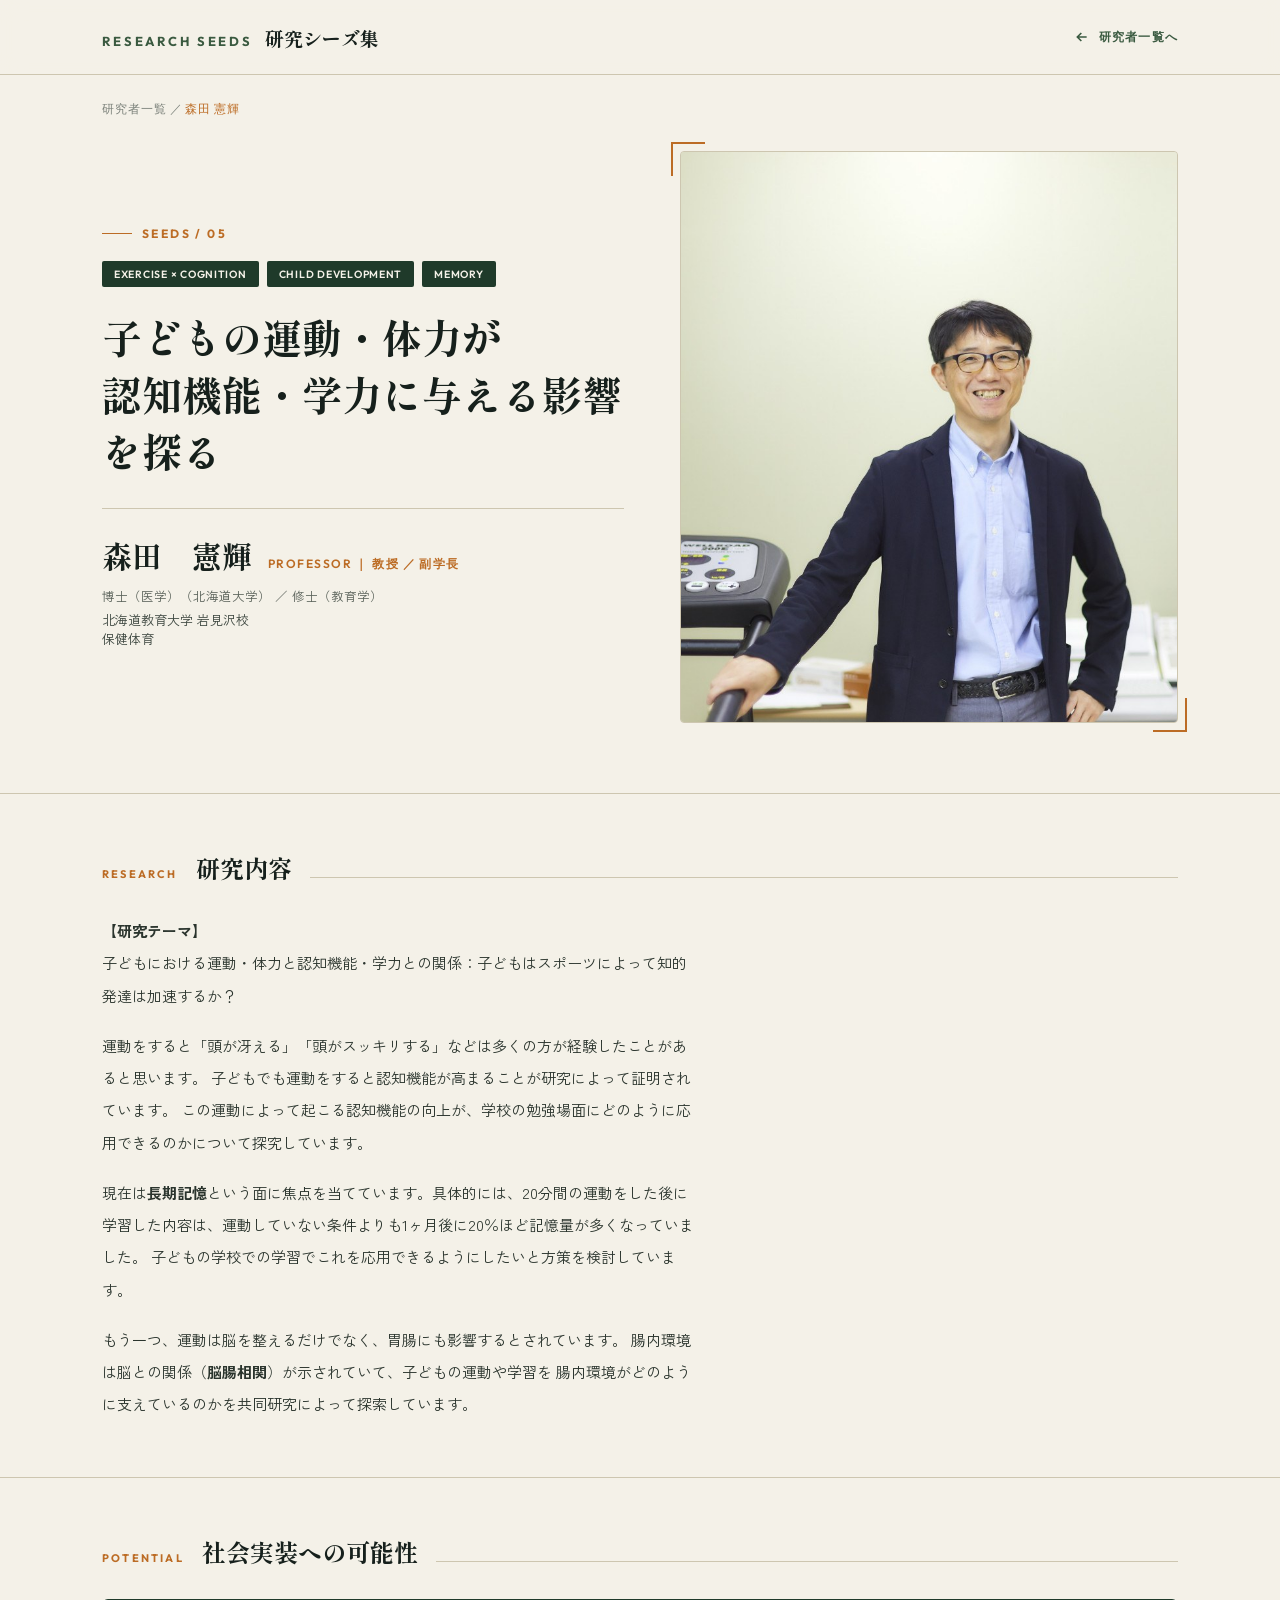
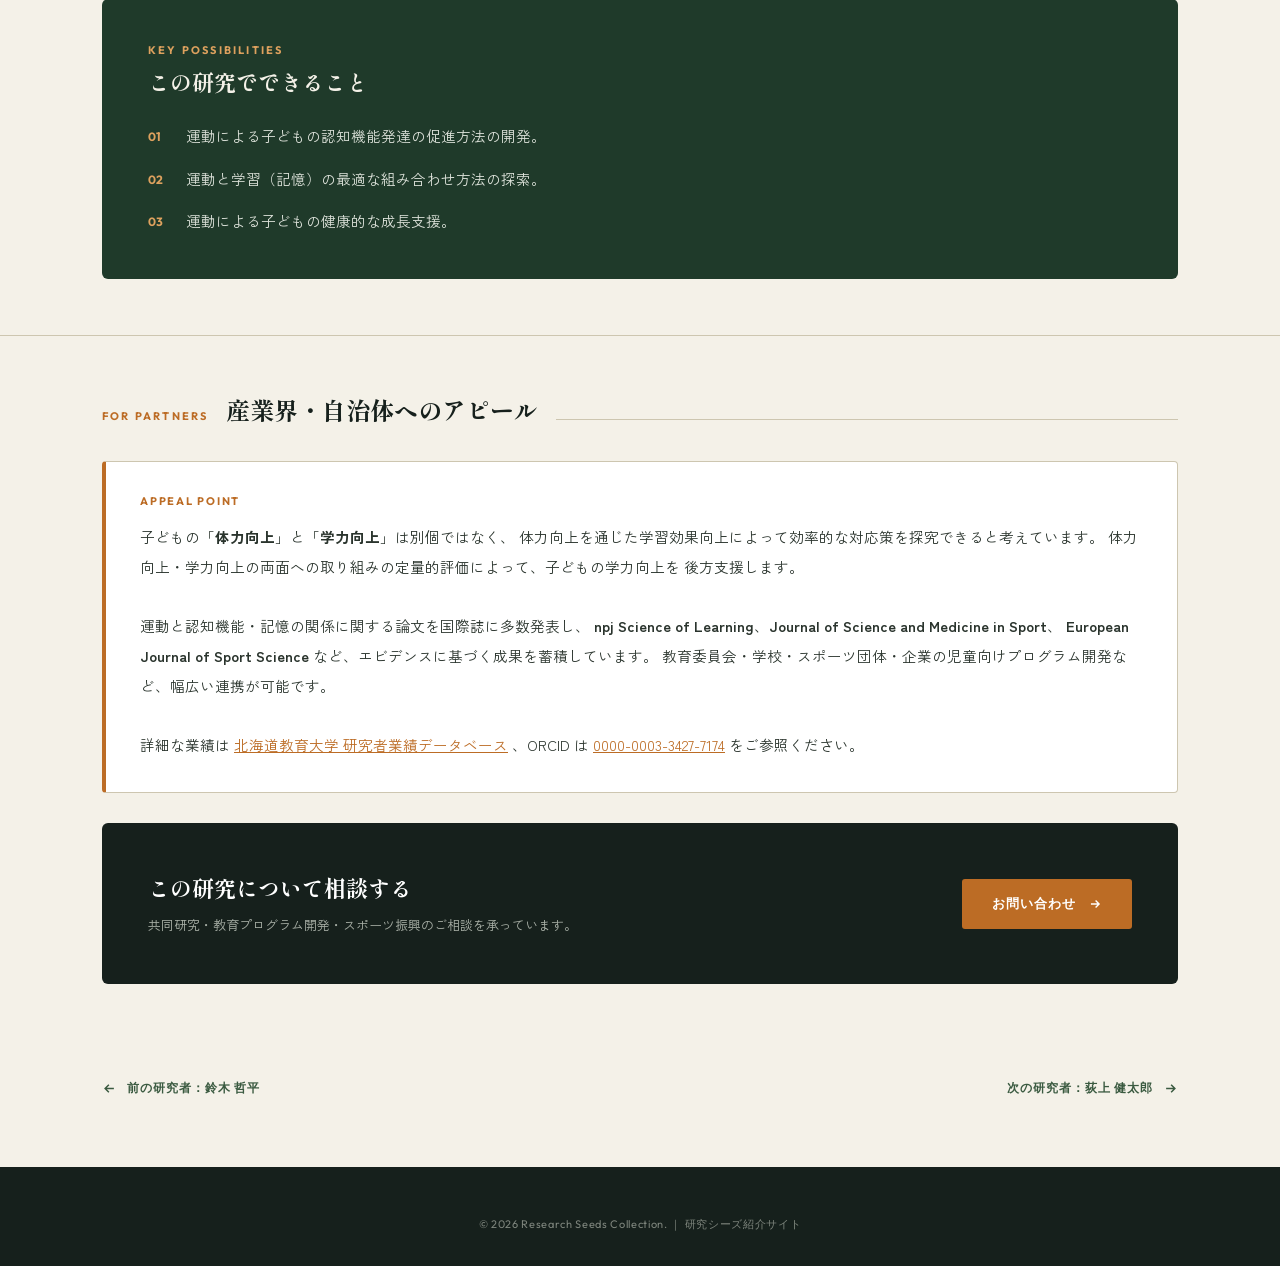
==== morita.html @ 5a046fb7 "Add files via upload" ====
<!DOCTYPE html>
<html lang="ja">
<head>
<meta charset="UTF-8">
<meta name="viewport" content="width=device-width, initial-scale=1">
<title>森田 憲輝 ｜ 研究シーズ集</title>
<link rel="preconnect" href="https://fonts.googleapis.com">
<link rel="preconnect" href="https://fonts.gstatic.com" crossorigin>
<link href="https://fonts.googleapis.com/css2?family=Zen+Kaku+Gothic+New:wght@400;500;700;900&family=Shippori+Mincho:wght@600;700;800&family=Outfit:wght@300;400;500;600;700&display=swap" rel="stylesheet">
<link rel="stylesheet" href="researcher.css">
</head>
<body>

<header>
<div class="wrap nav">
  <a class="brand" href="index.html">
    <span class="mark">RESEARCH SEEDS</span>
    <span class="jp">研究シーズ集</span>
  </a>
  <a class="back" href="index.html">
    <svg width="16" height="16" viewBox="0 0 24 24" fill="none" stroke-width="2.4">
      <path d="M19 12H5M11 6l-6 6 6 6"/>
    </svg>
    研究者一覧へ
  </a>
</div>
</header>

<div class="wrap">
  <div class="crumb"><a href="index.html">研究者一覧</a> ／ <span>森田 憲輝</span></div>
</div>

<!-- HERO -->
<section class="r-hero">
  <div class="wrap r-hero-grid">
    <div class="reveal">
      <div class="r-seedno">SEEDS / 05</div>
      <div class="r-fields">
        <span class="tag">EXERCISE × COGNITION</span>
        <span class="tag">CHILD DEVELOPMENT</span>
        <span class="tag">MEMORY</span>
      </div>
      <h1 class="r-title">子どもの運動・体力が<br>認知機能・学力に与える影響を探る</h1>
      <div class="r-name-line">
        <div>
          <div class="r-name">森田　憲輝</div>
        </div>
        <div class="r-role">PROFESSOR ｜ 教授 ／ 副学長</div>
      </div>
      <div class="r-degree">博士（医学）（北海道大学） ／ 修士（教育学）</div>
      <div class="r-affil">北海道教育大学 岩見沢校<br>保健体育</div>
    </div>
    <div class="r-photo reveal">
      <div class="frame">
        <img src="assets/morita.jpg" alt="森田 憲輝 教授">
      </div>
      <span class="corner c1"></span>
      <span class="corner c2"></span>
    </div>
  </div>
</section>

<!-- 研究内容 -->
<section class="block">
  <div class="wrap">
    <div class="block-head reveal">
      <span class="en">RESEARCH</span>
      <span class="jp">研究内容</span>
      <span class="ln"></span>
    </div>
    <div class="body-text reveal">
      <p>
        <strong>【研究テーマ】</strong><br>
        子どもにおける運動・体力と認知機能・学力との関係：子どもはスポーツによって知的発達は加速するか？
      </p>
      <p>
        運動をすると「頭が冴える」「頭がスッキリする」などは多くの方が経験したことがあると思います。
        子どもでも運動をすると認知機能が高まることが研究によって証明されています。
        この運動によって起こる認知機能の向上が、学校の勉強場面にどのように応用できるのかについて探究しています。
      </p>
      <p>
        現在は<strong>長期記憶</strong>という面に焦点を当てています。具体的には、20分間の運動をした後に
        学習した内容は、運動していない条件よりも1ヶ月後に20％ほど記憶量が多くなっていました。
        子どもの学校での学習でこれを応用できるようにしたいと方策を検討しています。
      </p>
      <p>
        もう一つ、運動は脳を整えるだけでなく、胃腸にも影響するとされています。
        腸内環境は脳との関係（<strong>脳腸相関</strong>）が示されていて、子どもの運動や学習を
        腸内環境がどのように支えているのかを共同研究によって探索しています。
      </p>
    </div>
  </div>
</section>

<!-- 社会実装 -->
<section class="block">
  <div class="wrap">
    <div class="block-head reveal">
      <span class="en">POTENTIAL</span>
      <span class="jp">社会実装への可能性</span>
      <span class="ln"></span>
    </div>
    <div class="appeal reveal">
      <div class="ah">KEY POSSIBILITIES</div>
      <div class="aj">この研究でできること</div>
      <ul>
        <li><span class="n">01</span>運動による子どもの認知機能発達の促進方法の開発。</li>
        <li><span class="n">02</span>運動と学習（記憶）の最適な組み合わせ方法の探索。</li>
        <li><span class="n">03</span>運動による子どもの健康的な成長支援。</li>
      </ul>
    </div>
  </div>
</section>

<!-- アピールポイント -->
<section class="block">
  <div class="wrap">
    <div class="block-head reveal">
      <span class="en">FOR PARTNERS</span>
      <span class="jp">産業界・自治体へのアピール</span>
      <span class="ln"></span>
    </div>
    <div class="pitch reveal">
      <div class="ph">APPEAL POINT</div>
      <p>
        子どもの「<strong>体力向上</strong>」と「<strong>学力向上</strong>」は別個ではなく、
        体力向上を通じた学習効果向上によって効率的な対応策を探究できると考えています。
        体力向上・学力向上の両面への取り組みの定量的評価によって、子どもの学力向上を
        後方支援します。<br><br>
        運動と認知機能・記憶の関係に関する論文を国際誌に多数発表し、
        <strong>npj Science of Learning</strong>、<strong>Journal of Science and Medicine in Sport</strong>、
        <strong>European Journal of Sport Science</strong> など、エビデンスに基づく成果を蓄積しています。
        教育委員会・学校・スポーツ団体・企業の児童向けプログラム開発など、幅広い連携が可能です。<br><br>
        詳細な業績は <a href="https://kensoran.hokkyodai.ac.jp/huehp/KgApp?kyoinId=ymdkgggggge" target="_blank" rel="noopener" style="color:var(--clay);text-decoration:underline">北海道教育大学 研究者業績データベース</a> 、ORCID は <a href="https://orcid.org/0000-0003-3427-7174" target="_blank" rel="noopener" style="color:var(--clay);text-decoration:underline">0000-0003-3427-7174</a> をご参照ください。
      </p>
    </div>

    <div class="cta reveal">
      <div class="ct">
        <h3>この研究について相談する</h3>
        <p>共同研究・教育プログラム開発・スポーツ振興のご相談を承っています。</p>
      </div>
      <a class="btn" href="index.html#contact">
        お問い合わせ
        <svg width="14" height="14" viewBox="0 0 24 24" fill="none" stroke="#fff" stroke-width="2.4">
          <path d="M5 12h14M13 6l6 6-6 6"/>
        </svg>
      </a>
    </div>
  </div>
</section>

<div class="wrap">
  <div class="prevnext">
    <a class="pn" href="suzuki.html">
      <svg width="15" height="15" viewBox="0 0 24 24" fill="none" stroke="currentColor" stroke-width="2.4">
        <path d="M19 12H5M11 6l-6 6 6 6"/>
      </svg>
      前の研究者：鈴木 哲平
    </a>
    <a class="pn" href="ogiue.html">
      次の研究者：荻上 健太郎
      <svg width="15" height="15" viewBox="0 0 24 24" fill="none" stroke="currentColor" stroke-width="2.4">
        <path d="M5 12h14M13 6l6 6-6 6"/>
      </svg>
    </a>
  </div>
</div>

<footer>
  <div class="wrap">
    <div class="foot-bottom">© 2026 Research Seeds Collection. ｜ 研究シーズ紹介サイト</div>
  </div>
</footer>

<script>
const io=new IntersectionObserver(es=>{
  es.forEach(e=>{if(e.isIntersecting){e.target.classList.add('in');io.unobserve(e.target)}});
},{threshold:.14});
document.querySelectorAll('.reveal').forEach(el=>io.observe(el));
</script>
</body>
</html>
---- researcher.css ----
:root{
  --ink:#16201c;
  --paper:#f4f1e8;
  --paper-2:#ebe6d6;
  --moss:#3a5a40;
  --moss-deep:#1f3a2a;
  --clay:#bc6c25;
  --clay-soft:#dda15e;
  --line:#cdc6b0;
  --white:#ffffff;
}
*{margin:0;padding:0;box-sizing:border-box}
html{scroll-behavior:smooth}
body{
  font-family:'Zen Kaku Gothic New','Outfit',sans-serif;
  background:var(--paper);color:var(--ink);
  -webkit-font-smoothing:antialiased;overflow-x:hidden;
}
a{color:inherit;text-decoration:none}
.wrap{max-width:1140px;margin:0 auto;padding:0 32px}

/* header */
header{
  position:sticky;top:0;z-index:50;
  background:rgba(244,241,232,.88);backdrop-filter:blur(12px);
  border-bottom:1px solid var(--line);
}
.nav{display:flex;align-items:center;justify-content:space-between;height:74px}
.brand{display:flex;align-items:baseline;gap:12px}
.brand .mark{font-family:'Outfit',sans-serif;font-weight:700;font-size:13px;
  letter-spacing:.22em;color:var(--moss)}
.brand .jp{font-family:'Shippori Mincho',serif;font-weight:800;font-size:19px}
.back{
  display:inline-flex;align-items:center;gap:9px;
  font-family:'Outfit',sans-serif;font-size:12px;font-weight:600;
  letter-spacing:.1em;color:var(--moss);
}
.back svg{stroke:var(--moss);transition:transform .3s ease}
.back:hover svg{transform:translateX(-4px)}

/* breadcrumb */
.crumb{padding:26px 0 0;font-family:'Outfit',sans-serif;font-size:11.5px;
  letter-spacing:.08em;color:#7a8079}
.crumb a:hover{color:var(--clay)}
.crumb span{color:var(--clay)}

/* hero */
.r-hero{padding:34px 0 70px;position:relative}
.r-hero-grid{
  display:grid;grid-template-columns:1.05fr 1fr;gap:56px;align-items:center;
}
@media(max-width:880px){.r-hero-grid{grid-template-columns:1fr;gap:34px}}
.r-seedno{
  font-family:'Outfit',sans-serif;font-weight:700;font-size:12px;
  letter-spacing:.2em;color:var(--clay);margin-bottom:20px;
  display:flex;align-items:center;gap:10px;
}
.r-seedno::before{content:"";width:30px;height:1px;background:var(--clay)}
.r-fields{display:flex;gap:8px;flex-wrap:wrap;margin-bottom:22px}
.r-fields .tag{
  font-family:'Outfit',sans-serif;font-size:10.5px;font-weight:600;
  letter-spacing:.07em;background:var(--moss-deep);color:var(--paper);
  padding:6px 12px;border-radius:2px;
}
.r-title{
  font-family:'Shippori Mincho',serif;font-weight:800;
  font-size:clamp(26px,3.5vw,40px);line-height:1.42;
}
.r-name-line{
  margin-top:28px;display:flex;align-items:baseline;gap:16px;flex-wrap:wrap;
  padding-top:24px;border-top:1px solid var(--line);
}
.r-name{font-family:'Shippori Mincho',serif;font-weight:800;font-size:30px}
.r-role{font-family:'Outfit',sans-serif;font-size:12px;font-weight:600;
  letter-spacing:.12em;color:var(--clay)}
.r-degree{font-size:12.5px;color:#5a625a;margin-top:8px;line-height:1.7}
.r-affil{font-size:13px;color:#3c463f;margin-top:4px}

.r-photo{position:relative}
.r-photo .frame{
  position:relative;border-radius:4px;overflow:hidden;
  border:1px solid var(--line);background:var(--paper-2);
  aspect-ratio:4/4.6;
}
.r-photo .frame img{width:100%;height:100%;object-fit:cover;object-position:center top}
.r-photo .corner{
  position:absolute;width:34px;height:34px;border:2px solid var(--clay);
}
.r-photo .c1{top:-9px;left:-9px;border-right:0;border-bottom:0}
.r-photo .c2{bottom:-9px;right:-9px;border-left:0;border-top:0}

/* section blocks */
.block{padding:56px 0;border-top:1px solid var(--line)}
.block-head{display:flex;align-items:baseline;gap:18px;margin-bottom:30px}
.block-head .en{
  font-family:'Outfit',sans-serif;font-size:11px;font-weight:700;
  letter-spacing:.2em;color:var(--clay);white-space:nowrap;
}
.block-head .jp{
  font-family:'Shippori Mincho',serif;font-weight:800;font-size:24px;
}
.block-head .ln{flex:1;height:1px;background:var(--line)}
.body-text{font-size:15px;line-height:2.15;color:#2a342d;max-width:74ch}
.body-text p+p{margin-top:18px}

/* figure */
.figure{
  margin-top:34px;background:var(--white);border:1px solid var(--line);
  border-radius:4px;overflow:hidden;
}
.figure img{width:100%;display:block;background:var(--white)}
.figure .cap{
  padding:14px 20px;font-size:12px;color:#5a625a;
  border-top:1px solid var(--line);display:flex;gap:10px;align-items:baseline;
}
.figure .cap b{
  font-family:'Outfit',sans-serif;font-size:10.5px;letter-spacing:.1em;
  color:var(--clay);font-weight:700;
}
.fig-duo{display:grid;grid-template-columns:1fr 1fr;gap:24px;margin-top:34px}
@media(max-width:760px){.fig-duo{grid-template-columns:1fr}}
.fig-duo .figure{margin-top:0}

/* appeal list */
.appeal{
  background:var(--moss-deep);color:var(--paper);border-radius:6px;
  padding:44px 46px;
}
@media(max-width:600px){.appeal{padding:34px 26px}}
.appeal .ah{
  font-family:'Outfit',sans-serif;font-size:11px;font-weight:700;
  letter-spacing:.2em;color:var(--clay-soft);margin-bottom:8px;
}
.appeal .aj{
  font-family:'Shippori Mincho',serif;font-weight:700;font-size:22px;
  margin-bottom:26px;
}
.appeal ul{list-style:none;display:grid;gap:16px}
.appeal li{
  display:flex;gap:14px;font-size:14.5px;line-height:1.85;color:#dde2da;
}
.appeal li .n{
  font-family:'Outfit',sans-serif;font-weight:700;font-size:12px;
  color:var(--clay-soft);flex-shrink:0;padding-top:3px;min-width:24px;
}

/* pitch box */
.pitch{
  margin-top:34px;background:var(--white);border:1px solid var(--line);
  border-left:4px solid var(--clay);border-radius:4px;padding:32px 34px;
}
.pitch .ph{
  font-family:'Outfit',sans-serif;font-size:11px;font-weight:700;
  letter-spacing:.16em;color:var(--clay);margin-bottom:14px;
}
.pitch p{font-size:14.5px;line-height:2.05;color:#2a342d}

/* cta */
.cta{
  margin:30px 0 0;background:var(--ink);border-radius:6px;
  padding:48px 46px;display:flex;align-items:center;justify-content:space-between;
  gap:30px;flex-wrap:wrap;
}
.cta .ct h3{font-family:'Shippori Mincho',serif;font-weight:700;
  font-size:22px;color:#fff}
.cta .ct p{font-size:13px;color:#aab1a8;margin-top:10px;line-height:1.8}
.cta a.btn{
  display:inline-flex;align-items:center;gap:12px;
  background:var(--clay);color:#fff;padding:16px 30px;border-radius:3px;
  font-family:'Outfit',sans-serif;font-weight:600;font-size:13px;
  letter-spacing:.08em;transition:background .3s ease,transform .3s ease;
}
.cta a.btn:hover{background:var(--clay-soft);transform:translateY(-3px)}

/* prevnext */
.prevnext{display:flex;justify-content:space-between;
  padding:40px 0 70px;gap:20px;flex-wrap:wrap}
.pn{
  font-family:'Outfit',sans-serif;font-size:12px;font-weight:600;
  letter-spacing:.08em;color:var(--moss);display:flex;align-items:center;gap:10px;
}
.pn:hover{color:var(--clay)}

/* footer */
footer{background:var(--ink);color:#cfd4cc;padding:50px 0 34px}
.foot-bottom{font-family:'Outfit',sans-serif;font-size:11px;
  letter-spacing:.06em;color:#7d847c;text-align:center}

/* auto-update section */
.au-block{background:linear-gradient(180deg,var(--paper) 0%,var(--paper-2) 100%);
  border-top:1px solid var(--line);border-bottom:1px solid var(--line)}
.au-stamp{
  margin-left:auto;font-family:'Outfit',sans-serif;font-size:10px;
  font-weight:600;letter-spacing:.12em;color:var(--clay);
  background:rgba(188,108,37,.08);padding:6px 12px;border-radius:2px;
  display:inline-flex;align-items:center;gap:8px;
}
.au-stamp::before{
  content:"";width:8px;height:8px;border-radius:50%;background:var(--clay);
  animation:pulse 2s ease-in-out infinite;
}
@keyframes pulse{
  0%,100%{opacity:1;transform:scale(1)}
  50%{opacity:.45;transform:scale(.78)}
}
.au-grid{display:grid;grid-template-columns:1fr 1fr;gap:28px}
@media(max-width:760px){.au-grid{grid-template-columns:1fr}}
.au-col{background:var(--white);border:1px solid var(--line);border-radius:4px;
  padding:26px 26px 22px}
.au-h{font-family:'Shippori Mincho',serif;font-weight:700;font-size:16px;
  margin-bottom:18px;padding-bottom:14px;border-bottom:1px solid var(--line);
  display:flex;align-items:center;gap:10px;flex-wrap:wrap}
.au-h .au-src{font-family:'Outfit',sans-serif;font-size:10px;font-weight:600;
  letter-spacing:.1em;color:var(--moss);background:rgba(58,90,64,.08);
  padding:3px 8px;border-radius:2px;margin-left:auto}
.au-list{list-style:none;display:flex;flex-direction:column;gap:16px}
.au-item{display:grid;grid-template-columns:auto 1fr;gap:14px;
  padding-bottom:14px;border-bottom:1px dashed var(--line)}
.au-item:last-child{border-bottom:0;padding-bottom:0}
.au-date{font-family:'Outfit',sans-serif;font-size:11px;font-weight:700;
  color:var(--clay);letter-spacing:.05em;white-space:nowrap;padding-top:2px}
.au-title{font-size:13.5px;line-height:1.65;font-weight:500;color:#26302a}
.au-title a{color:#26302a;border-bottom:1px solid transparent;transition:border-color .3s}
.au-title a:hover{border-color:var(--clay)}
.au-meta{font-size:11.5px;color:#7a8079;margin-top:6px;line-height:1.55}
.au-meta a{color:var(--moss);text-decoration:none}
.au-meta a:hover{color:var(--clay)}
.au-empty{color:#9a9d96;font-style:italic;font-size:12px;display:block}

/* reveal */
.reveal{opacity:0;transform:translateY(26px);
  transition:opacity .7s ease,transform .7s cubic-bezier(.2,.7,.2,1)}
.reveal.in{opacity:1;transform:none}

/* placeholder photo (when real photo not yet uploaded) */


.r-photo .frame.placeholder{
  background:linear-gradient(135deg,var(--paper-2) 0%,#dcd5bf 100%);
  display:flex;align-items:center;justify-content:center;
}
.r-photo .frame.placeholder svg{
  width:55%;height:55%;opacity:.45;
}
.r-photo .frame.placeholder::after{
  content:"PHOTO TO BE UPLOADED";
  position:absolute;bottom:20px;left:0;right:0;text-align:center;
  font-family:'Outfit',sans-serif;font-size:10px;letter-spacing:.18em;
  color:var(--moss-deep);opacity:.65;
}




.quote-block{
  margin-top:34px;background:var(--white);border-left:4px solid var(--moss);
  border-top:1px solid var(--line);border-right:1px solid var(--line);
  border-bottom:1px solid var(--line);padding:30px 36px;border-radius:0 4px 4px 0;
  position:relative;
}
.quote-block::before{
  content:"\201C";
  position:absolute;top:6px;left:18px;font-family:'Shippori Mincho',serif;
  font-size:64px;color:var(--clay-soft);opacity:.5;line-height:1;
}
.quote-block .ql{
  font-family:'Outfit',sans-serif;font-size:10.5px;font-weight:700;
  letter-spacing:.18em;color:var(--moss);margin-bottom:14px;padding-left:32px;
}
.quote-block p{
  padding-left:32px;font-size:15px;line-height:2.05;color:#26302a;
  font-family:'Shippori Mincho',serif;font-weight:500;
}



/* placeholder note */


.tbd{
  background:repeating-linear-gradient(
    45deg, rgba(188,108,37,.04), rgba(188,108,37,.04) 6px,
    rgba(188,108,37,.07) 6px, rgba(188,108,37,.07) 12px
  );
  border:1px dashed var(--clay);border-radius:4px;
  padding:18px 22px;color:#7a6248;font-size:13px;line-height:1.85;
  font-style:italic;
}
.tbd b{color:var(--clay);font-style:normal;font-weight:700;
  font-family:'Outfit',sans-serif;font-size:11px;letter-spacing:.1em;
  display:inline-block;margin-right:8px}

/* placeholder photo */


.r-photo .frame.placeholder{
  background:linear-gradient(135deg,var(--paper-2) 0%,#dcd5bf 100%);
  display:flex;align-items:center;justify-content:center;
}
.r-photo .frame.placeholder svg{width:55%;height:55%;opacity:.45}
.r-photo .frame.placeholder::after{
  content:"PHOTO TO BE UPLOADED";
  position:absolute;bottom:20px;left:0;right:0;text-align:center;
  font-family:'Outfit',sans-serif;font-size:10px;letter-spacing:.18em;
  color:var(--moss-deep);opacity:.65;
}




.areas{display:grid;grid-template-columns:repeat(3,1fr);gap:16px;margin-top:30px}
@media(max-width:760px){.areas{grid-template-columns:1fr 1fr}}
@media(max-width:480px){.areas{grid-template-columns:1fr}}
.area{
  background:var(--white);border:1px solid var(--line);border-radius:4px;
  padding:22px 20px;position:relative;transition:transform .3s ease;
}
.area:hover{transform:translateY(-4px)}
.area .num{
  font-family:'Outfit',sans-serif;font-weight:700;font-size:11px;
  color:var(--clay);letter-spacing:.1em;
}
.area h4{font-family:'Shippori Mincho',serif;font-weight:700;font-size:15px;
  margin:8px 0 10px;line-height:1.5}
.area p{font-size:12px;line-height:1.75;color:#5a625a}




.roles{display:grid;grid-template-columns:1fr 1fr;gap:14px;margin-top:24px}
@media(max-width:600px){.roles{grid-template-columns:1fr}}
.role-item{
  background:var(--paper-2);border-left:3px solid var(--moss);
  padding:14px 18px;font-size:13px;line-height:1.7;color:#26302a;
}
.role-item b{
  font-family:'Outfit',sans-serif;font-size:10px;letter-spacing:.12em;
  color:var(--moss);font-weight:700;display:block;margin-bottom:4px;
}
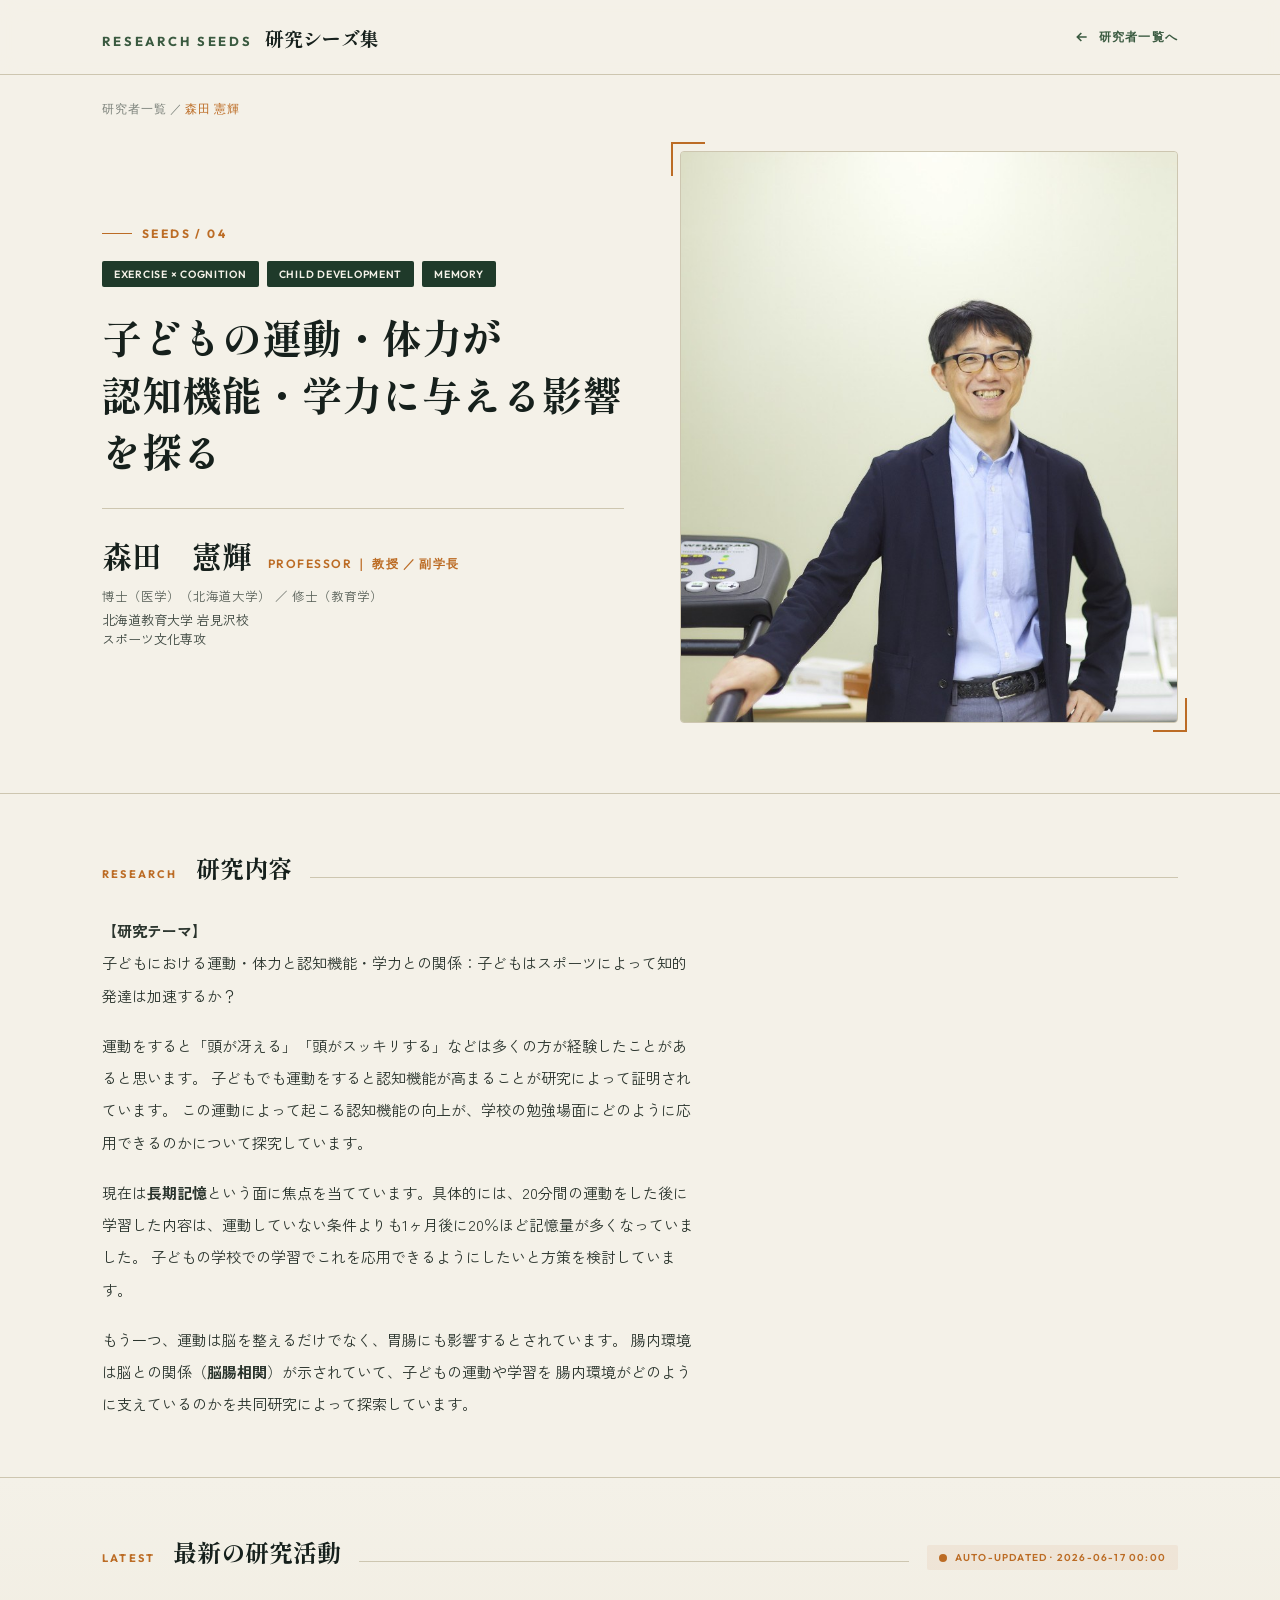
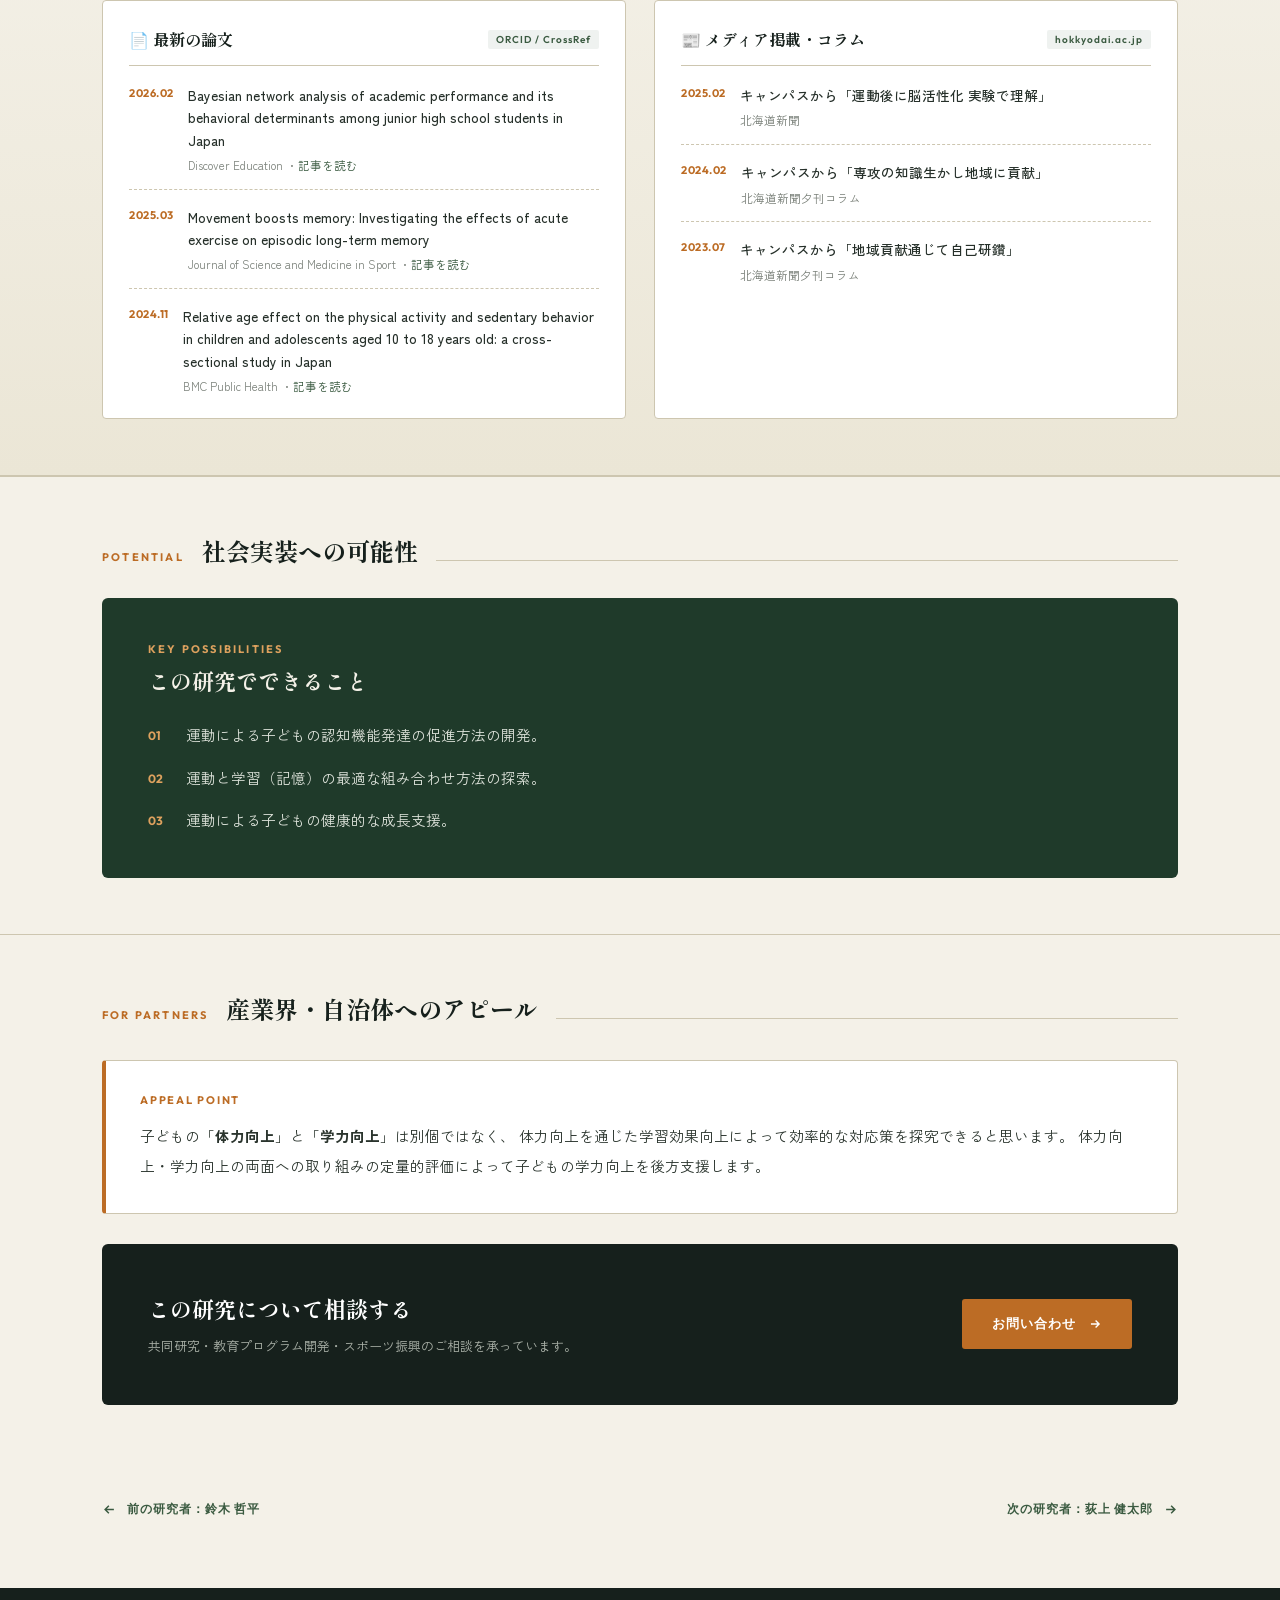
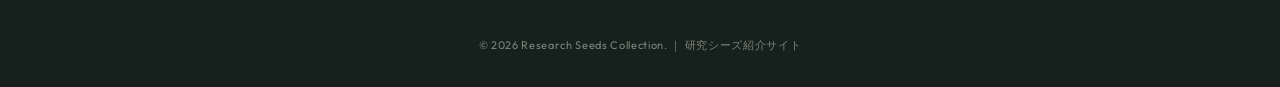
==== commit 620b65d8: "Update morita.html" ====
--- a/morita.html
+++ b/morita.html
@@ -34,7 +34,7 @@
 <section class="r-hero">
   <div class="wrap r-hero-grid">
     <div class="reveal">
-      <div class="r-seedno">SEEDS / 05</div>
+      <div class="r-seedno">SEEDS / 04</div>
       <div class="r-fields">
         <span class="tag">EXERCISE × COGNITION</span>
         <span class="tag">CHILD DEVELOPMENT</span>
@@ -48,7 +48,7 @@
         <div class="r-role">PROFESSOR ｜ 教授 ／ 副学長</div>
       </div>
       <div class="r-degree">博士（医学）（北海道大学） ／ 修士（教育学）</div>
-      <div class="r-affil">北海道教育大学 岩見沢校<br>保健体育</div>
+      <div class="r-affil">北海道教育大学 岩見沢校<br>スポーツ文化専攻</div>
     </div>
     <div class="r-photo reveal">
       <div class="frame">
@@ -91,6 +91,72 @@
     </div>
   </div>
 </section>
+
+<!-- AUTO_UPDATE_START -->
+<section class="block au-block">
+  <div class="wrap">
+    <div class="block-head">
+      <span class="en">LATEST</span>
+      <span class="jp">最新の研究活動</span>
+      <span class="ln"></span>
+      <span class="au-stamp">AUTO-UPDATED · 2026-06-17 00:00</span>
+    </div>
+
+    <div class="au-grid">
+      <div class="au-col">
+        <div class="au-h">📄 最新の論文 <span class="au-src">ORCID / CrossRef</span></div>
+        <ul class="au-list">
+        <li class="au-item">
+          <div class="au-date">2026.02</div>
+          <div class="au-body">
+            <div class="au-title">Bayesian network analysis of academic performance and its behavioral determinants among junior high school students in Japan</div>
+            <div class="au-meta">Discover Education ・<a href="https://rdcu.be/fhonH" target="_blank" rel="noopener">記事を読む</a></div>
+          </div>
+        </li>
+        <li class="au-item">
+          <div class="au-date">2025.03</div>
+          <div class="au-body">
+            <div class="au-title">Movement boosts memory: Investigating the effects of acute exercise on episodic long-term memory</div>
+            <div class="au-meta">Journal of Science and Medicine in Sport ・<a href="https://www.jsams.org/article/S1440-2440(24)00555-3/fulltext" target="_blank" rel="noopener">記事を読む</a></div>
+          </div>
+        </li>
+        <li class="au-item">
+          <div class="au-date">2024.11</div>
+          <div class="au-body">
+            <div class="au-title">Relative age effect on the physical activity and sedentary behavior in children and adolescents aged 10 to 18 years old: a cross-sectional study in Japan</div>
+            <div class="au-meta">BMC Public Health ・<a href="https://bmcpublichealth.biomedcentral.com/articles/10.1186/s12889-024-20659-7" target="_blank" rel="noopener">記事を読む</a></div>
+          </div>
+        </li></ul>
+      </div>
+      <div class="au-col">
+        <div class="au-h">📰 メディア掲載・コラム <span class="au-src">hokkyodai.ac.jp</span></div>
+        <ul class="au-list">
+        <li class="au-item">
+          <div class="au-date">2025.02</div>
+          <div class="au-body">
+            <div class="au-title">キャンパスから「運動後に脳活性化 実験で理解」</div>
+            <div class="au-meta">北海道新聞</div>
+          </div>
+        </li>
+        <li class="au-item">
+          <div class="au-date">2024.02</div>
+          <div class="au-body">
+            <div class="au-title">キャンパスから「専攻の知識生かし地域に貢献」</div>
+            <div class="au-meta">北海道新聞夕刊コラム</div>
+          </div>
+        </li>
+        <li class="au-item">
+          <div class="au-date">2023.07</div>
+          <div class="au-body">
+            <div class="au-title">キャンパスから「地域貢献通じて自己研鑽」</div>
+            <div class="au-meta">北海道新聞夕刊コラム</div>
+          </div>
+        </li></ul>
+      </div>
+    </div>
+  </div>
+</section>
+<!-- AUTO_UPDATE_END -->
 
 <!-- 社会実装 -->
 <section class="block">
@@ -124,14 +190,8 @@
       <div class="ph">APPEAL POINT</div>
       <p>
         子どもの「<strong>体力向上</strong>」と「<strong>学力向上</strong>」は別個ではなく、
-        体力向上を通じた学習効果向上によって効率的な対応策を探究できると考えています。
-        体力向上・学力向上の両面への取り組みの定量的評価によって、子どもの学力向上を
-        後方支援します。<br><br>
-        運動と認知機能・記憶の関係に関する論文を国際誌に多数発表し、
-        <strong>npj Science of Learning</strong>、<strong>Journal of Science and Medicine in Sport</strong>、
-        <strong>European Journal of Sport Science</strong> など、エビデンスに基づく成果を蓄積しています。
-        教育委員会・学校・スポーツ団体・企業の児童向けプログラム開発など、幅広い連携が可能です。<br><br>
-        詳細な業績は <a href="https://kensoran.hokkyodai.ac.jp/huehp/KgApp?kyoinId=ymdkgggggge" target="_blank" rel="noopener" style="color:var(--clay);text-decoration:underline">北海道教育大学 研究者業績データベース</a> 、ORCID は <a href="https://orcid.org/0000-0003-3427-7174" target="_blank" rel="noopener" style="color:var(--clay);text-decoration:underline">0000-0003-3427-7174</a> をご参照ください。
+        体力向上を通じた学習効果向上によって効率的な対応策を探究できると思います。
+        体力向上・学力向上の両面への取り組みの定量的評価によって子どもの学力向上を後方支援します。
       </p>
     </div>
 
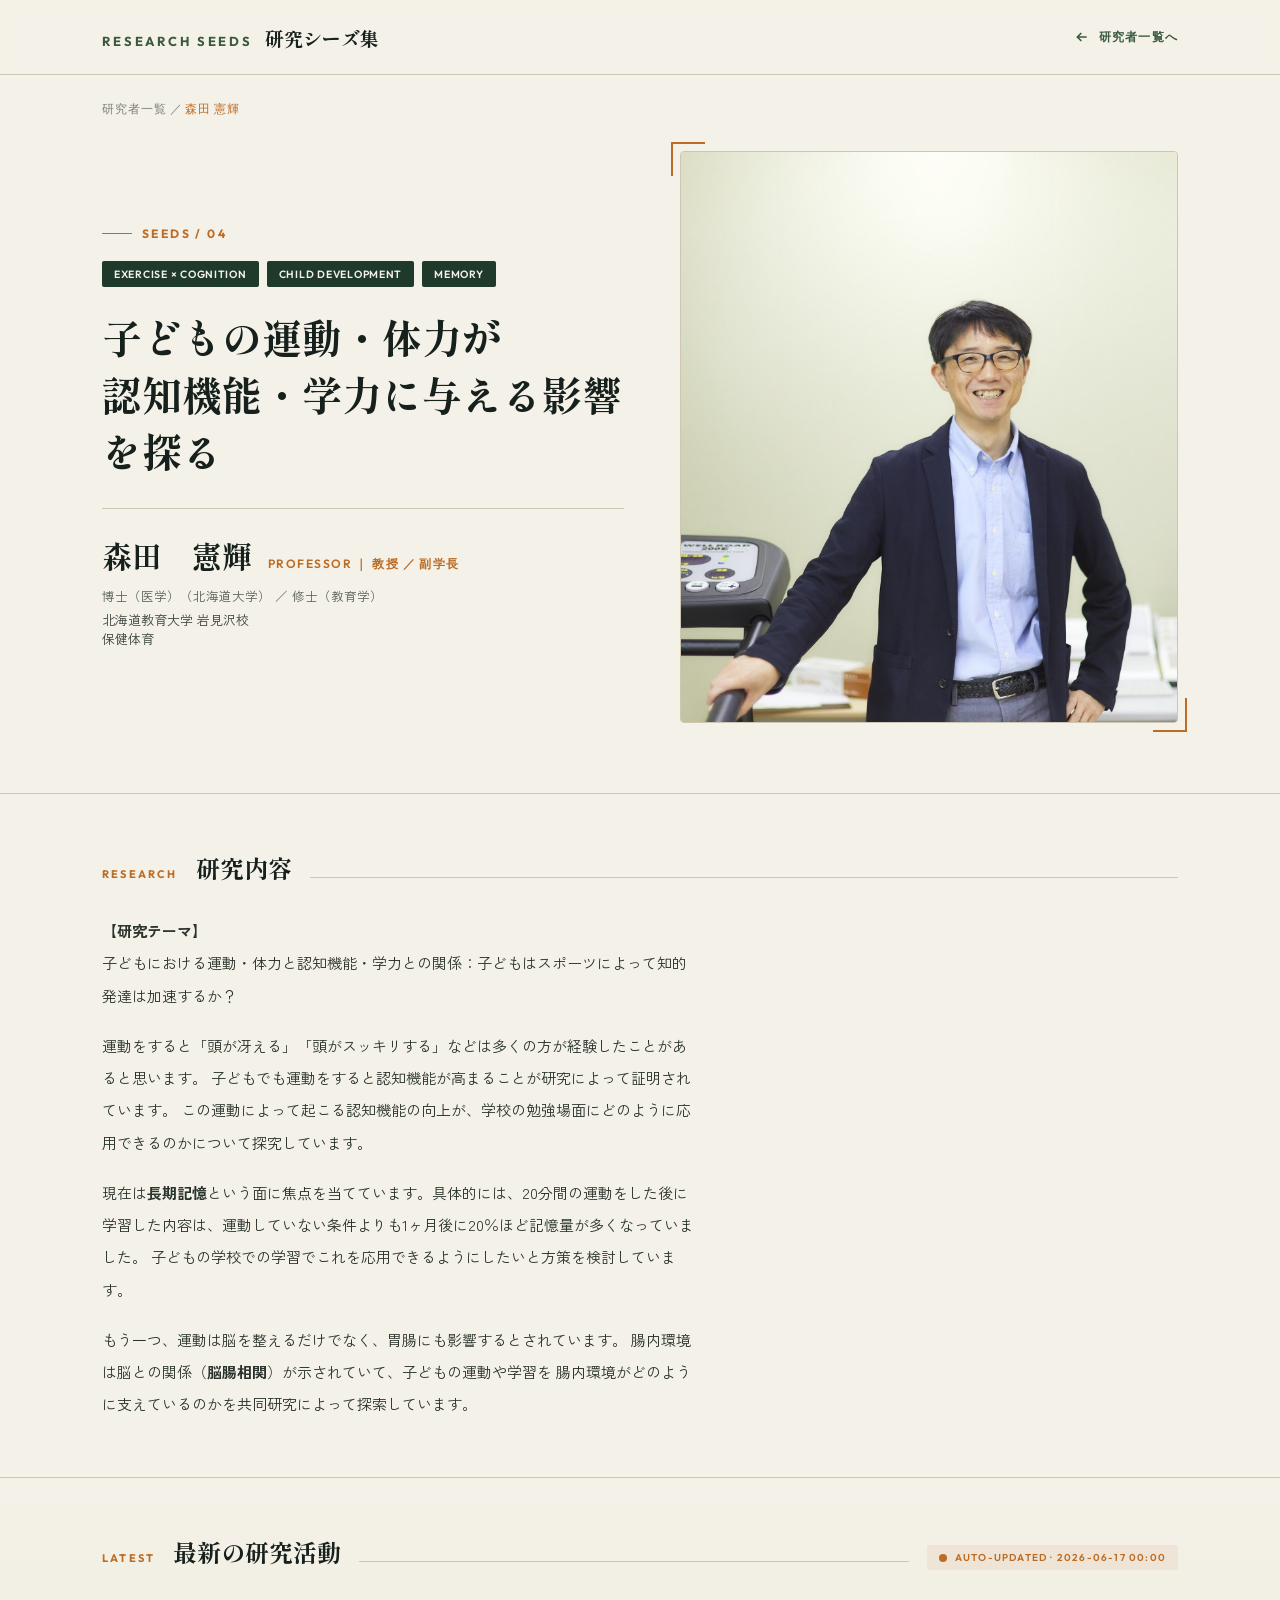
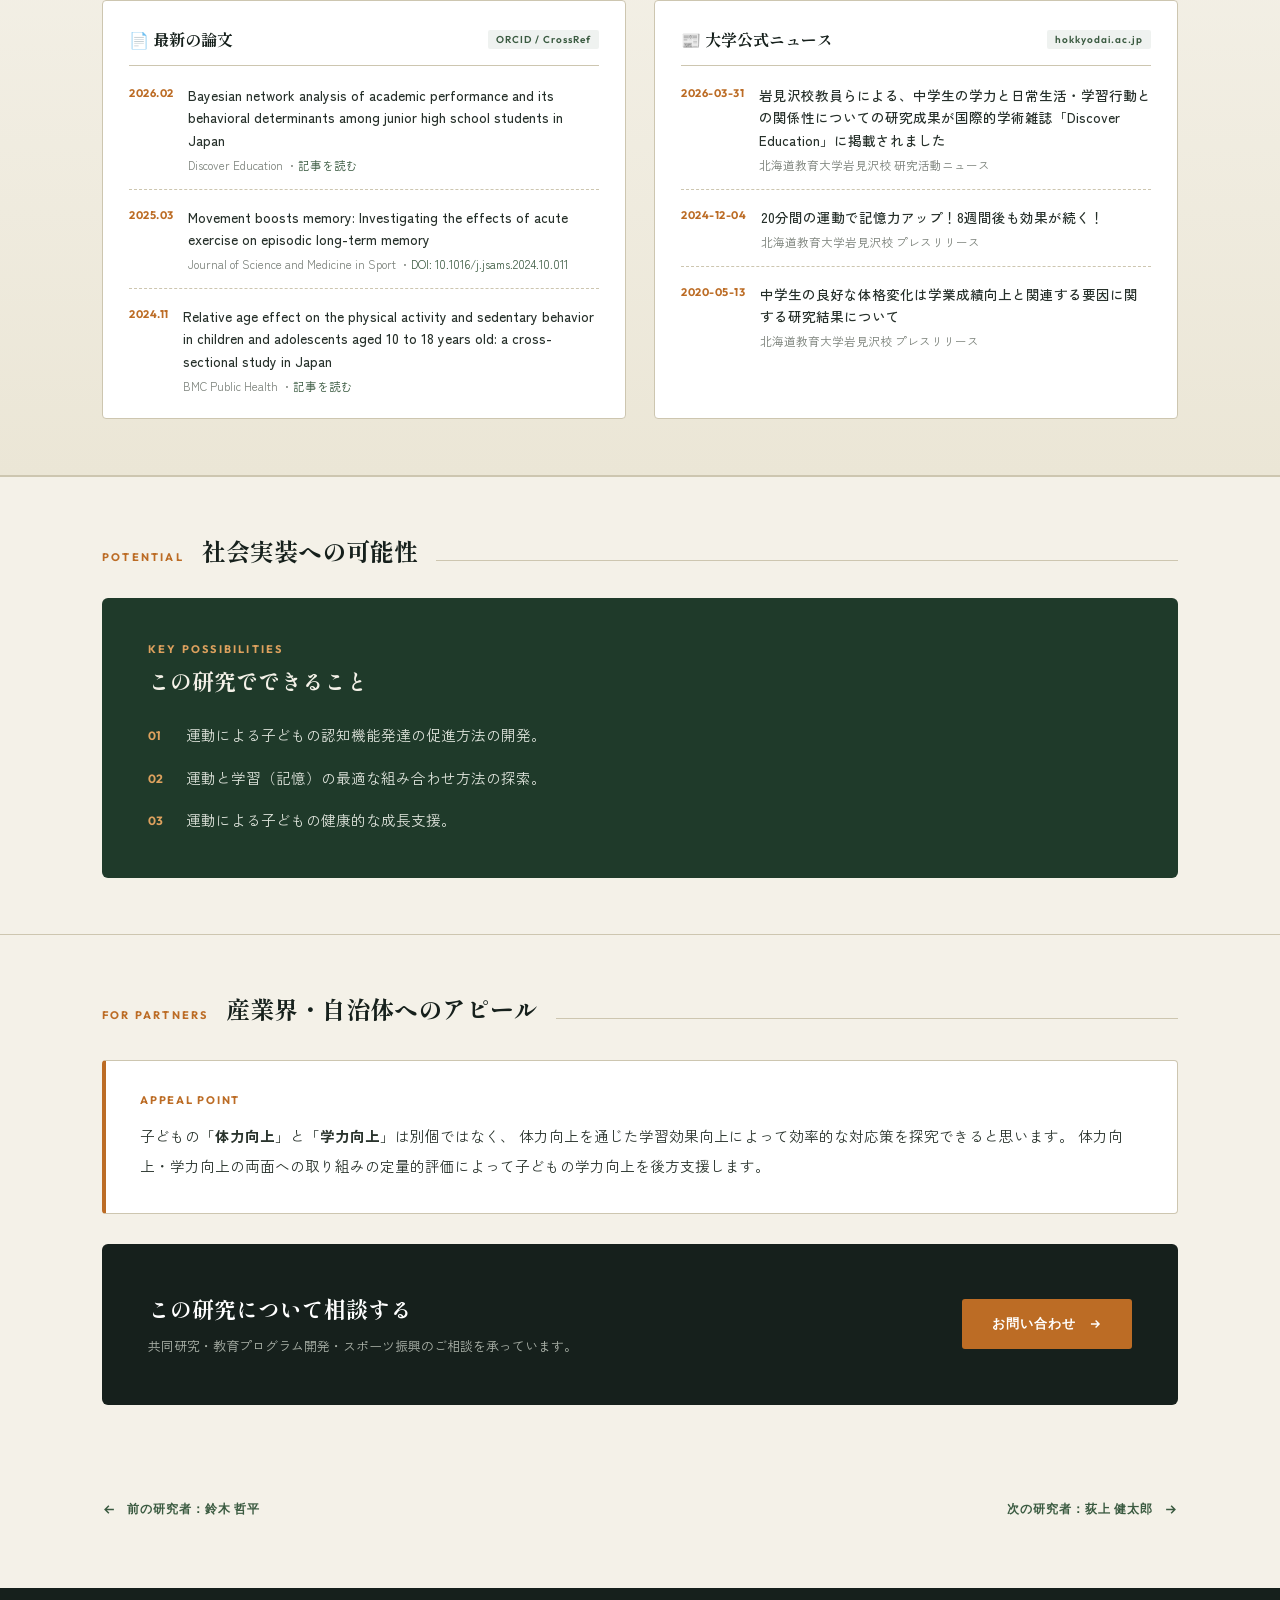
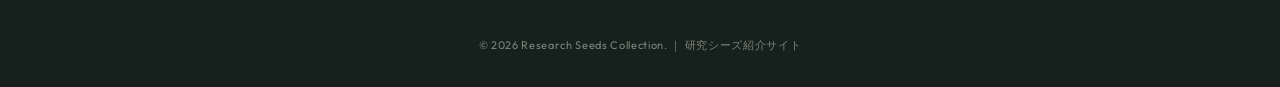
==== commit c010cbb3: "Update morita.html" ====
--- a/morita.html
+++ b/morita.html
@@ -3,7 +3,174 @@
 <head>
 <meta charset="UTF-8">
 <meta name="viewport" content="width=device-width, initial-scale=1">
-<title>森田 憲輝 ｜ 研究シーズ集</title>
+
+<!-- Primary SEO -->
+<title>森田 憲輝 教授 ｜ 子どもの運動・体力と認知機能・学力の研究 ｜ 研究シーズ集</title>
+<meta name="description" content="森田憲輝（北海道教育大学 岩見沢校 教授／副学長）の研究紹介。子どもにおける運動・体力と認知機能・学力との関係を研究。20分間の運動で長期記憶が向上し、8週間後も効果が持続することを発見。Journal of Science and Medicine in Sport等に多数論文掲載。3者連携事業の研究シーズ集。">
+<meta name="keywords" content="森田憲輝, 北海道教育大学, 岩見沢校, 運動生理学, 認知機能, 長期記憶, エピソード記憶, 子どもの体力, 子どもの学力, 脳腸相関, 健康体力科学, 研究シーズ, 3者連携事業">
+<meta name="author" content="3者連携事業 研究シーズ集">
+<meta name="robots" content="index, follow">
+<link rel="canonical" href="https://hokkyoseeds.github.io/seeds/morita.html">
+
+<!-- Open Graph -->
+<meta property="og:title" content="森田 憲輝 教授 ｜ 子どもの運動・体力と認知機能・学力の研究">
+<meta property="og:description" content="北海道教育大学 岩見沢校 教授／副学長。20分間の運動で長期記憶が8週間後も向上することを発見。運動と認知機能・学力の関係を研究。">
+<meta property="og:image" content="https://hokkyoseeds.github.io/seeds/assets/morita.jpg">
+<meta property="og:url" content="https://hokkyoseeds.github.io/seeds/morita.html">
+<meta property="og:type" content="profile">
+<meta property="og:locale" content="ja_JP">
+<meta property="og:site_name" content="研究シーズ集 ｜ 3者連携事業">
+<meta property="profile:first_name" content="憲輝">
+<meta property="profile:last_name" content="森田">
+
+<!-- Twitter Card -->
+<meta name="twitter:card" content="summary_large_image">
+<meta name="twitter:title" content="森田 憲輝 教授 ｜ 子どもの運動・体力と認知機能の研究">
+<meta name="twitter:description" content="北海道教育大学 岩見沢校 教授。20分間の運動で長期記憶が8週間後も向上することを発見。運動と認知機能・学力の関係を研究。">
+<meta name="twitter:image" content="https://hokkyoseeds.github.io/seeds/assets/morita.jpg">
+
+<!-- Structured Data: ProfilePage / Person -->
+<script type="application/ld+json">
+{
+  "@context": "https://schema.org",
+  "@type": "ProfilePage",
+  "url": "https://hokkyoseeds.github.io/seeds/morita.html",
+  "name": "森田 憲輝 教授 ｜ 研究シーズ集",
+  "inLanguage": "ja",
+  "isPartOf": {
+    "@type": "WebSite",
+    "name": "研究シーズ集 ｜ 3者連携事業",
+    "url": "https://hokkyoseeds.github.io/seeds/"
+  },
+  "mainEntity": {
+    "@type": "Person",
+    "@id": "https://hokkyoseeds.github.io/seeds/morita.html#person",
+    "name": "森田 憲輝",
+    "alternateName": ["MORITA Noriteru", "モリタ ノリテル", "森田憲輝"],
+    "givenName": "憲輝",
+    "familyName": "森田",
+    "jobTitle": ["教授", "副学長"],
+    "honorificSuffix": "博士（医学）",
+    "affiliation": {
+      "@type": "EducationalOrganization",
+      "name": "北海道教育大学 岩見沢校",
+      "department": "保健体育",
+      "url": "https://www.hokkyodai.ac.jp/iwa/",
+      "address": {
+        "@type": "PostalAddress",
+        "streetAddress": "緑が丘2丁目34",
+        "addressLocality": "岩見沢市",
+        "addressRegion": "北海道",
+        "postalCode": "068-0835",
+        "addressCountry": "JP"
+      }
+    },
+    "image": "https://hokkyoseeds.github.io/seeds/assets/morita.jpg",
+    "url": "https://hokkyoseeds.github.io/seeds/morita.html",
+    "identifier": {
+      "@type": "PropertyValue",
+      "propertyID": "ORCID",
+      "value": "0000-0003-3427-7174",
+      "url": "https://orcid.org/0000-0003-3427-7174"
+    },
+    "sameAs": [
+      "https://orcid.org/0000-0003-3427-7174",
+      "https://kensoran.hokkyodai.ac.jp/huehp/KgApp?kyoinId=ymdkgggggge",
+      "https://www.hokkyodai.ac.jp/iwa/major/sport-culture/teacher.html"
+    ],
+    "email": "mailto:morita.noriteru@i.hokkyodai.ac.jp",
+    "knowsAbout": [
+      "運動生理学",
+      "認知機能",
+      "長期記憶",
+      "エピソード記憶",
+      "子どもの体力",
+      "子どもの学力",
+      "脳腸相関",
+      "健康体力科学",
+      "スポーツ科学",
+      "栄養学",
+      "アジリティテスト"
+    ],
+    "description": "子どもにおける運動・体力と認知機能・学力との関係を研究。20分間の運動で学習した内容が、1ヶ月後に約20％多く記憶されることを発見。長期記憶の向上効果は8週間後まで持続することも明らかにした。腸内環境と脳の関係（脳腸相関）が子どもの運動・学習にどのように寄与するかも探索。",
+    "subjectOf": [
+      {
+        "@type": "NewsArticle",
+        "headline": "岩見沢校教員らによる、中学生の学力と日常生活・学習行動との関係性についての研究成果が国際的学術雑誌「Discover Education」に掲載されました",
+        "datePublished": "2026-03-31",
+        "url": "https://www.hokkyodai.ac.jp/info_topics_hue/iwa/detail/21136.html",
+        "publisher": { "@type": "Organization", "name": "北海道教育大学 岩見沢校" }
+      },
+      {
+        "@type": "NewsArticle",
+        "headline": "20分間の運動で記憶力アップ！8週間後も効果が続く！",
+        "datePublished": "2024-12-04",
+        "url": "https://www.hokkyodai.ac.jp/info_topics_hue/iwa/detail/20134.html",
+        "publisher": { "@type": "Organization", "name": "北海道教育大学 岩見沢校" }
+      },
+      {
+        "@type": "NewsArticle",
+        "headline": "中学生の良好な体格変化は学業成績向上と関連する要因に関する研究結果について",
+        "datePublished": "2020-05-13",
+        "url": "https://www.hokkyodai.ac.jp/info_pressrelease/iwa/detail/200.html",
+        "publisher": { "@type": "Organization", "name": "北海道教育大学 岩見沢校" }
+      }
+    ]
+  },
+  "breadcrumb": {
+    "@type": "BreadcrumbList",
+    "itemListElement": [
+      { "@type": "ListItem", "position": 1, "name": "研究シーズ集", "item": "https://hokkyoseeds.github.io/seeds/" },
+      { "@type": "ListItem", "position": 2, "name": "研究者一覧", "item": "https://hokkyoseeds.github.io/seeds/#researchers" },
+      { "@type": "ListItem", "position": 3, "name": "森田 憲輝", "item": "https://hokkyoseeds.github.io/seeds/morita.html" }
+    ]
+  }
+}
+</script>
+
+<!-- Structured Data: Scholarly Articles -->
+<script type="application/ld+json">
+{
+  "@context": "https://schema.org",
+  "@graph": [
+    {
+      "@type": "ScholarlyArticle",
+      "headline": "Bayesian network analysis of academic performance and its behavioral determinants among junior high school students in Japan",
+      "datePublished": "2026-02-21",
+      "author": [
+        { "@type": "Person", "name": "森田 憲輝", "@id": "https://hokkyoseeds.github.io/seeds/morita.html#person" }
+      ],
+      "publisher": { "@type": "Organization", "name": "Springer Nature" },
+      "isPartOf": { "@type": "Periodical", "name": "Discover Education" },
+      "url": "https://rdcu.be/fhonH"
+    },
+    {
+      "@type": "ScholarlyArticle",
+      "headline": "Movement boosts memory: Investigating the effects of acute exercise on episodic long-term memory",
+      "datePublished": "2025-03",
+      "author": [
+        { "@type": "Person", "name": "森田 憲輝", "@id": "https://hokkyoseeds.github.io/seeds/morita.html#person" }
+      ],
+      "publisher": { "@type": "Organization", "name": "Elsevier" },
+      "isPartOf": { "@type": "Periodical", "name": "Journal of Science and Medicine in Sport" },
+      "url": "https://www.jsams.org/article/S1440-2440(24)00555-3/fulltext",
+      "identifier": { "@type": "PropertyValue", "propertyID": "DOI", "value": "10.1016/j.jsams.2024.10.011" }
+    },
+    {
+      "@type": "ScholarlyArticle",
+      "headline": "Relative age effect on the physical activity and sedentary behavior in children and adolescents aged 10 to 18 years old: a cross-sectional study in Japan",
+      "datePublished": "2024-11",
+      "author": [
+        { "@type": "Person", "name": "森田 憲輝", "@id": "https://hokkyoseeds.github.io/seeds/morita.html#person" }
+      ],
+      "publisher": { "@type": "Organization", "name": "BioMed Central" },
+      "isPartOf": { "@type": "Periodical", "name": "BMC Public Health" },
+      "url": "https://bmcpublichealth.biomedcentral.com/articles/10.1186/s12889-024-20659-7"
+    }
+  ]
+}
+</script>
+
 <link rel="preconnect" href="https://fonts.googleapis.com">
 <link rel="preconnect" href="https://fonts.gstatic.com" crossorigin>
 <link href="https://fonts.googleapis.com/css2?family=Zen+Kaku+Gothic+New:wght@400;500;700;900&family=Shippori+Mincho:wght@600;700;800&family=Outfit:wght@300;400;500;600;700&display=swap" rel="stylesheet">
@@ -26,12 +193,12 @@
 </div>
 </header>
 
-<div class="wrap">
+<nav class="wrap" aria-label="パンくず">
   <div class="crumb"><a href="index.html">研究者一覧</a> ／ <span>森田 憲輝</span></div>
-</div>
+</nav>
 
 <!-- HERO -->
-<section class="r-hero">
+<section class="r-hero" aria-labelledby="researcher-name">
   <div class="wrap r-hero-grid">
     <div class="reveal">
       <div class="r-seedno">SEEDS / 04</div>
@@ -40,7 +207,7 @@
         <span class="tag">CHILD DEVELOPMENT</span>
         <span class="tag">MEMORY</span>
       </div>
-      <h1 class="r-title">子どもの運動・体力が<br>認知機能・学力に与える影響を探る</h1>
+      <h1 class="r-title" id="researcher-name">子どもの運動・体力が<br>認知機能・学力に与える影響を探る</h1>
       <div class="r-name-line">
         <div>
           <div class="r-name">森田　憲輝</div>
@@ -48,11 +215,11 @@
         <div class="r-role">PROFESSOR ｜ 教授 ／ 副学長</div>
       </div>
       <div class="r-degree">博士（医学）（北海道大学） ／ 修士（教育学）</div>
-      <div class="r-affil">北海道教育大学 岩見沢校<br>スポーツ文化専攻</div>
+      <address class="r-affil" style="font-style:normal">北海道教育大学 岩見沢校<br>保健体育</address>
     </div>
     <div class="r-photo reveal">
       <div class="frame">
-        <img src="assets/morita.jpg" alt="森田 憲輝 教授">
+        <img src="assets/morita.jpg" alt="森田 憲輝 教授（北海道教育大学 岩見沢校 副学長）" width="760" height="999">
       </div>
       <span class="corner c1"></span>
       <span class="corner c2"></span>
@@ -61,11 +228,11 @@
 </section>
 
 <!-- 研究内容 -->
-<section class="block">
+<section class="block" aria-labelledby="research-heading">
   <div class="wrap">
     <div class="block-head reveal">
       <span class="en">RESEARCH</span>
-      <span class="jp">研究内容</span>
+      <span class="jp" id="research-heading">研究内容</span>
       <span class="ln"></span>
     </div>
     <div class="body-text reveal">
@@ -93,11 +260,11 @@
 </section>
 
 <!-- AUTO_UPDATE_START -->
-<section class="block au-block">
+<section class="block au-block" aria-labelledby="latest-heading">
   <div class="wrap">
     <div class="block-head">
       <span class="en">LATEST</span>
-      <span class="jp">最新の研究活動</span>
+      <span class="jp" id="latest-heading">最新の研究活動</span>
       <span class="ln"></span>
       <span class="au-stamp">AUTO-UPDATED · 2026-06-17 00:00</span>
     </div>
@@ -109,47 +276,47 @@
         <li class="au-item">
           <div class="au-date">2026.02</div>
           <div class="au-body">
-            <div class="au-title">Bayesian network analysis of academic performance and its behavioral determinants among junior high school students in Japan</div>
+            <div class="au-title"><a href="https://rdcu.be/fhonH" target="_blank" rel="noopener">Bayesian network analysis of academic performance and its behavioral determinants among junior high school students in Japan</a></div>
             <div class="au-meta">Discover Education ・<a href="https://rdcu.be/fhonH" target="_blank" rel="noopener">記事を読む</a></div>
           </div>
         </li>
         <li class="au-item">
           <div class="au-date">2025.03</div>
           <div class="au-body">
-            <div class="au-title">Movement boosts memory: Investigating the effects of acute exercise on episodic long-term memory</div>
-            <div class="au-meta">Journal of Science and Medicine in Sport ・<a href="https://www.jsams.org/article/S1440-2440(24)00555-3/fulltext" target="_blank" rel="noopener">記事を読む</a></div>
+            <div class="au-title"><a href="https://www.jsams.org/article/S1440-2440(24)00555-3/fulltext" target="_blank" rel="noopener">Movement boosts memory: Investigating the effects of acute exercise on episodic long-term memory</a></div>
+            <div class="au-meta">Journal of Science and Medicine in Sport ・<a href="https://doi.org/10.1016/j.jsams.2024.10.011" target="_blank" rel="noopener">DOI: 10.1016/j.jsams.2024.10.011</a></div>
           </div>
         </li>
         <li class="au-item">
           <div class="au-date">2024.11</div>
           <div class="au-body">
-            <div class="au-title">Relative age effect on the physical activity and sedentary behavior in children and adolescents aged 10 to 18 years old: a cross-sectional study in Japan</div>
+            <div class="au-title"><a href="https://bmcpublichealth.biomedcentral.com/articles/10.1186/s12889-024-20659-7" target="_blank" rel="noopener">Relative age effect on the physical activity and sedentary behavior in children and adolescents aged 10 to 18 years old: a cross-sectional study in Japan</a></div>
             <div class="au-meta">BMC Public Health ・<a href="https://bmcpublichealth.biomedcentral.com/articles/10.1186/s12889-024-20659-7" target="_blank" rel="noopener">記事を読む</a></div>
           </div>
         </li></ul>
       </div>
       <div class="au-col">
-        <div class="au-h">📰 メディア掲載・コラム <span class="au-src">hokkyodai.ac.jp</span></div>
+        <div class="au-h">📰 大学公式ニュース <span class="au-src">hokkyodai.ac.jp</span></div>
         <ul class="au-list">
         <li class="au-item">
-          <div class="au-date">2025.02</div>
-          <div class="au-body">
-            <div class="au-title">キャンパスから「運動後に脳活性化 実験で理解」</div>
-            <div class="au-meta">北海道新聞</div>
+          <div class="au-date">2026-03-31</div>
+          <div class="au-body">
+            <div class="au-title"><a href="https://www.hokkyodai.ac.jp/info_topics_hue/iwa/detail/21136.html" target="_blank" rel="noopener">岩見沢校教員らによる、中学生の学力と日常生活・学習行動との関係性についての研究成果が国際的学術雑誌「Discover Education」に掲載されました</a></div>
+            <div class="au-meta">北海道教育大学岩見沢校 研究活動ニュース</div>
           </div>
         </li>
         <li class="au-item">
-          <div class="au-date">2024.02</div>
-          <div class="au-body">
-            <div class="au-title">キャンパスから「専攻の知識生かし地域に貢献」</div>
-            <div class="au-meta">北海道新聞夕刊コラム</div>
+          <div class="au-date">2024-12-04</div>
+          <div class="au-body">
+            <div class="au-title"><a href="https://www.hokkyodai.ac.jp/info_topics_hue/iwa/detail/20134.html" target="_blank" rel="noopener">20分間の運動で記憶力アップ！8週間後も効果が続く！</a></div>
+            <div class="au-meta">北海道教育大学岩見沢校 プレスリリース</div>
           </div>
         </li>
         <li class="au-item">
-          <div class="au-date">2023.07</div>
-          <div class="au-body">
-            <div class="au-title">キャンパスから「地域貢献通じて自己研鑽」</div>
-            <div class="au-meta">北海道新聞夕刊コラム</div>
+          <div class="au-date">2020-05-13</div>
+          <div class="au-body">
+            <div class="au-title"><a href="https://www.hokkyodai.ac.jp/info_pressrelease/iwa/detail/200.html" target="_blank" rel="noopener">中学生の良好な体格変化は学業成績向上と関連する要因に関する研究結果について</a></div>
+            <div class="au-meta">北海道教育大学岩見沢校 プレスリリース</div>
           </div>
         </li></ul>
       </div>
@@ -159,11 +326,11 @@
 <!-- AUTO_UPDATE_END -->
 
 <!-- 社会実装 -->
-<section class="block">
+<section class="block" aria-labelledby="potential-heading">
   <div class="wrap">
     <div class="block-head reveal">
       <span class="en">POTENTIAL</span>
-      <span class="jp">社会実装への可能性</span>
+      <span class="jp" id="potential-heading">社会実装への可能性</span>
       <span class="ln"></span>
     </div>
     <div class="appeal reveal">
@@ -179,11 +346,11 @@
 </section>
 
 <!-- アピールポイント -->
-<section class="block">
+<section class="block" aria-labelledby="partners-heading">
   <div class="wrap">
     <div class="block-head reveal">
       <span class="en">FOR PARTNERS</span>
-      <span class="jp">産業界・自治体へのアピール</span>
+      <span class="jp" id="partners-heading">産業界・自治体へのアピール</span>
       <span class="ln"></span>
     </div>
     <div class="pitch reveal">
@@ -211,7 +378,7 @@
 </section>
 
 <div class="wrap">
-  <div class="prevnext">
+  <nav class="prevnext" aria-label="前後の研究者">
     <a class="pn" href="suzuki.html">
       <svg width="15" height="15" viewBox="0 0 24 24" fill="none" stroke="currentColor" stroke-width="2.4">
         <path d="M19 12H5M11 6l-6 6 6 6"/>
@@ -224,7 +391,7 @@
         <path d="M5 12h14M13 6l6 6-6 6"/>
       </svg>
     </a>
-  </div>
+  </nav>
 </div>
 
 <footer>
